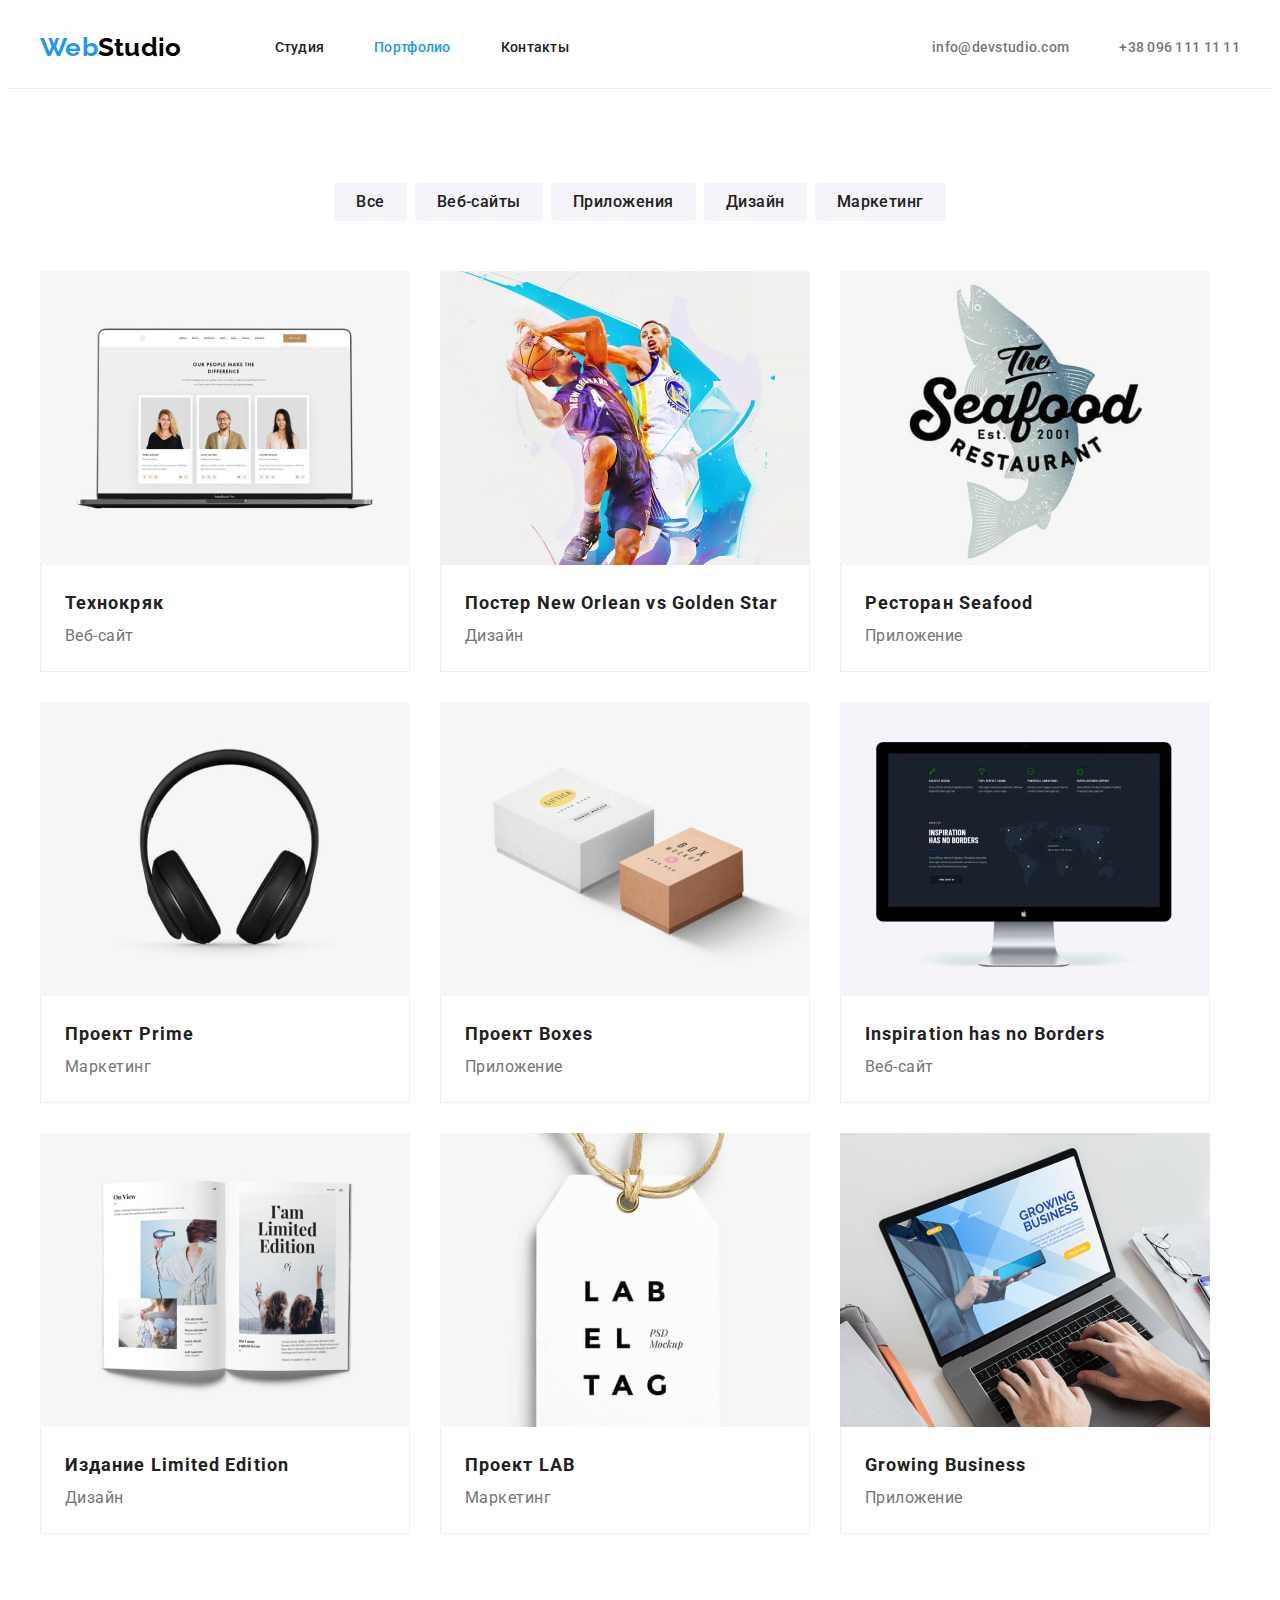
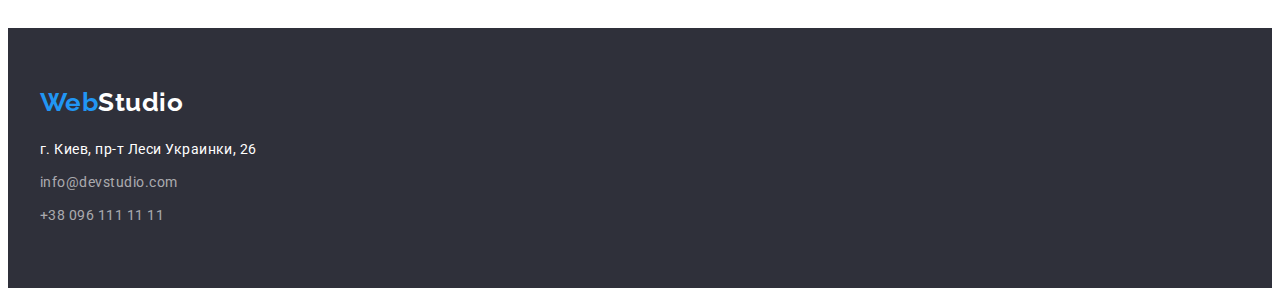
==== portfolio.html @ c3791f67 "Initial commit" ====
<!DOCTYPE html>
<html lang="ru">
<head>
    <meta charset="UTF-8">
    <meta http-equiv="X-UA-Compatible" content="IE=edge">
    <meta name="viewport" content="width=device-width, initial-scale=1.0">
    <title>Портфолио Web Studio</title>
    <link href="https://fonts.googleapis.com/css2?family=Raleway:wght@700&family=Roboto:wght@400;500;700;900&display=swap"
        rel="stylesheet">
    <link rel="stylesheet" href="https://cdnjs.cloudflare.com/ajax/libs/modern-normalize/1.1.0/modern-normalize.min.css"
        integrity="sha512-wpPYUAdjBVSE4KJnH1VR1HeZfpl1ub8YT/NKx4PuQ5NmX2tKuGu6U/JRp5y+Y8XG2tV+wKQpNHVUX03MfMFn9Q=="
        crossorigin="anonymous" referrerpolicy="no-referrer" />
    <link rel="stylesheet" href="./css/styles.css">
    

</head>

<body>

    <!--Верхняя линия-->
    <header class="header">
        <div class="container main-nav">
        <nav class="main-nav">
            <a class="logo" href="./index.html">Web<span class="logoblk">Studio</span></a>

            <ul class="site-nav">
                <li class="item"><a href="./index.html" class="link">Cтудия</a></li>
                <li class="item"><a href="./portfolio.html" class="link current">Портфолио</a></li>
                <li class="item"><a href="" class="link">Контакты</a></li>
            </ul>
        </nav>
        <ul class="auth-nav">
            <li class="item">
                <a href="mailto:info@devstudio.com" class="link">info@devstudio.com</a>
            </li>

            <li class="item"><a href="tel:+380961111111" class="link">+38 096 111 11 11</a></li>
        </ul>
        </div>
    </header>

    <!--Контент-->
    <main>
        <!--Портфолио-->
        <section class="portfolio section">
            <div class="container">
            <h1 class="section-title hidden" >Наши работы</h1><!--скрытый заголовок-->
            <!--Фильтры-->
            <ul class="list-filter">
                <li class="item"><button type="button" class="btn-filter">Все</button></li>
                <li class="item"><button type="button" class="btn-filter">Веб-сайты</button></li>
                <li class="item"><button type="button" class="btn-filter">Приложения</button></li>
                <li class="item"><button type="button" class="btn-filter">Дизайн</button></li>
                <li class="item"><button type="button" class="btn-filter">Маркетинг</button></li>
            </ul>
            <!--Галерея-->
            <ul  class="gallery">
                <li class="items">
                    <a class="gallery-link" href="">
                        <img src="./images/portfolio/img(9).jpg" alt="MacBook Pro серго цвета" width="370" height="294">
                        <div class="gallery-description">
                        <h2 class="gallery-title">Технокряк</h2>
                        <p class="gallery-text">Веб-сайт</p>
                        </div>
                    </a>
                </li>
                <li class="items">
                    <a class="gallery-link" href="">
                        <img src="./images/portfolio/img(1).jpg" alt="Постер игра в баскетбол" width="370" height="294">
                        <div class="gallery-description">
                        <h2 class="gallery-title">Постер New Orlean vs Golden Star</h2>
                        <p class="gallery-text">Дизайн</p>
                        </div>
                     </a>
                </li>
                <li class="items">
                    <a class="gallery-link" href="">
                        <img src="./images/portfolio/img(2).jpg" alt="Логотип ресторана Seafood" width="370" height="294">
                        <div class="gallery-description">
                        <h2 class="gallery-title">Ресторан Seafood</h2>
                        <p class="gallery-text">Приложение</p>
                        </div>
                    </a>
                </li>
                <li class="items">
                    <a class="gallery-link" href="">
                        <img src="./images/portfolio/img(3).jpg" alt="Черные наушники" width="370" height="294">
                        <div class="gallery-description">
                        <h2 class="gallery-title">Проект Prime</h2>
                        <p class="gallery-text">Маркетинг</p>
                        </div>
                    </a>
                </li>
                <li class="items">
                    <a class="gallery-link" href="">
                        <img src="./images/portfolio/img(4).jpg" alt="Две коробки белого и серого цвета" width="370" height="294">
                        <div class="gallery-description">
                        <h2 class="gallery-title">Проект Boxes</h2>
                        <p class="gallery-text">Приложение</p>
                        </div>
                    </a>
                </li>
                <li class="items">
                    <a class="gallery-link" href="">
                        <img src="./images/portfolio/img(5).jpg" alt="Apple iMac" width="370" height="294">
                        <div class="gallery-description">
                        <h2 class="gallery-title">Inspiration has no Borders</h2>
                        <p class="gallery-text">Веб-сайт</p>
                        </div>
                    </a>
                </li>
                <li class="items">
                    <a class="gallery-link" href="">
                        <img src="./images/portfolio/img(6).jpg" alt="Журнал" width="370" height="294">
                        <div class="gallery-description">
                             <h2 class="gallery-title">Издание Limited Edition</h2>
                             <p class="gallery-text">Дизайн</p>
                        </div>
                    </a>
                </li>
                <li class="items">
                    <a class="gallery-link" href="">
                        <img src="./images/portfolio/img(7).jpg" alt="Бирка" width="370" height="294">
                        <div class="gallery-description">
                        <h2 class="gallery-title">Проект LAB</h2>
                        <p class="gallery-text">Маркетинг</p>
                        </div>
                    </a>
                </li>
                    <li class="items">
                         <a class="gallery-link" href="">
                             <img src="./images/portfolio/img(8).jpg" alt="Работа за ноутбуком" width="370" height="294">
                             <div class="gallery-description">
                             <h2 class="gallery-title">Growing Business</h2>
                             <p class="gallery-text">Приложение</p>
                             </div>
                         </a>
                     </li>
            </ul>
        </div>
        </section>
    
    </main>

    <!--Подвал-->
    <footer class="footer">
        <div class="container">
        <a class="logo" href="./index.html">Web<span class="logo-white">Studio</span></a>
        <address class="address">
            <p>г. Киев, пр-т Леси Украинки, 26</p>

            <a href="mailto:info@devstudio.com" class="address-link">info@devstudio.com</a>

            <a href="tel:+380961111111" class="address-link">+38 096 111 11 11</a>
        </address>
        </div>
    </footer>

</body>

</html>
---- css/styles.css ----
:root {
    --primary-text-color:#757575;
    --title-text-color:#212121;
    --accent-color:#2196F3;
}
/* Главная страница */
body {
 background-color: #FFFFFF;
 color: var(--primary-text-color);
 font-family: Roboto, sans-serif;
 letter-spacing: 0.03em;
}

h1,h2,h3,h4,h5,h6,p,ul {
    margin: 0;
    padding: 0;
}

img {
    display: block;
    max-width: 100%;
    height: auto;
}

/* Утилиты */
.site-nav,
.auth-nav {
    list-style: none;
    padding: 0;
    margin: 0;
}
.container {
    width: 1200px;
    padding-left: 15px;
    padding-right: 15px;
    margin-left: auto;
    margin-right: auto;
    /* outline: 2px solid tomato; */
}  
.section {
    padding-top: 94px;
    padding-bottom: 94px;
}
.container .hidden {
    display: none;
}


/* Верхняя линия */

.header {  
 letter-spacing: 0.02em;
 font-weight: 500;
 font-size: 14px;
 line-height: 1.14;

 border-bottom: 1px solid #ECECEC;
}
.header .container {

}

  
.main-nav {
    display: flex;
    align-items: center;
}

.logo {
    margin-right: 93px;
    

    color: var(--accent-color);
    font-family: Raleway, cursive;
    font-weight: 700;
    font-size: 26px;
    line-height: 1.14;
    text-decoration: none;
}
.logoblk {
    color: #000000;
}
.logo-white {
    color: #ffffff;
}

/* Site nav */

.site-nav{
    display: flex;
}
.site-nav .item:not(:last-child) {
    margin-right: 50px;    
}
.site-nav .link {
    display: block;
    padding-top: 32px;
    padding-bottom: 32px;

    color:var(--title-text-color);
    text-decoration: none;  
}
.site-nav .link:hover, 
.site-nav .link:focus {
    color: var(--accent-color);
}

.site-nav .link.current {
    color: var(--accent-color);
}

/* Auth nav */

.auth-nav {
    display: flex;
    margin-left: auto;
}
.auth-nav .item:not(:last-child){
    margin-right: 50px;
}

.auth-nav .link {
    color:var(--primary-text-color);
    text-decoration: none;
}
.auth-nav .link:hover,
.auth-nav .link:focus{
    color: var(--accent-color);
}


/* Main */
/* Hero */

.hero {
    background-color: #2F303A;
    text-align: center;
    
    padding-top: 200px;
    padding-bottom: 200px;
 
}



.hero-title {
    margin: auto;
    width: 696px;
    text-align: center;
    margin-top: 0;
    margin-bottom: 30px;
    color: #FFFFFF;
       

    font-weight: 900;
    font-size: 44px;
    line-height: 1.36;
    letter-spacing: 0.06em;
    text-transform: uppercase;
    

}

/* Button */
.button {
    font-family: 'Roboto',sans-serif;
    color: #ffffff;
    background-color:var(--accent-color);
    font-weight: 700;
    font-size: 16px;
    line-height: 1.9;
    /* display: flex; */
    align-items: center;
    text-align: center;
    letter-spacing: 0.06em;
    cursor: pointer;

    border-radius: 4px;
    border: transparent;
    padding: 10px 32px;
    min-width: 200px;
    min-height: 50px;
    
}

.button:hover {
    background-color: #188CE8;
}
/* .button.primary{
   .button.secondary{  */

/* Section feature (Особености)*/

.section-feature {
    padding-bottom: 0;
}


.feature-list{
    list-style: none;
    display: flex;    
}

.feature-list .item {
    margin-right: 30px;
}
.feature-list .item:nth-child(4n){
    margin-right: 0;
}
.section-title {
    color: var(--title-text-color);
    font-weight: 700;
    font-size: 36px;
    line-height: 1.17;
    text-align: center;

    margin-top: 0px;
    margin-bottom: 50px;
}
.feature-list .title {
    color: var(--title-text-color);
    font-weight: 700;
    font-size: 14px;
    line-height: 1.4;
    text-transform: uppercase;

    margin-bottom: 10px;
    
}
.feature-text {
    font-size: 14px;
    line-height: 1.71;
    width: 270px; 
}

/* Work (Чем мы занимаемся) */

.section-work {

   
}
.work-list {
    display: flex;
    margin-bottom: 0;
    list-style: none;
}
.work-list .item {
   margin-right: 30px;  
}
.work-list .item:nth-child(3n){
    margin-right: 0px;
}
.work-list .images {
    display: block;
    height: auto;
    max-width: 100%;
}

/* Team (Наша команда) */

.section-team {
    background-color: #F5F4FA;
    
}
.team-list{
    list-style: none;
    display: flex;
}
.team-list .item {
    
    margin-right: 30px;
    background-color: #ffffff;
    filter: drop-shadow(0px 4px 4px rgba(0, 0, 0, 0.25));
}
.team-list .item:nth-child(4n){
    margin-right: 0;
}
.team-description {
    padding-top: 30px;
    padding-bottom: 30px;
    
}
.team-list .imeges {
    
}
.team-name {
    /* padding-top: 30px;
    padding-bottom: 10px; */

    color: var(--title-text-color);
    font-weight: 500;
    font-size: 16px;
    line-height: 1.19;

    text-align: center;
    padding-bottom: 10px;

}
.team-text {
    font-size: 16px;
    line-height: 1.19;
    text-align: center;

    /* padding-bottom: 30px; */
}
/* Footer */

.footer {
    padding-top: 60px;
    padding-bottom: 60px;

    background-color: #2F303A;   
}
.footer .logo {
    display: block;
    padding-bottom: 20px;
}
/* Address */

.address-link {
    color:rgba(255, 255, 255, 0.6);
    text-decoration: none;
    display: block; 
    margin-top: 9px;  
}

.address {
    color: #ffffff;
    font-family: Roboto , sans-serif;
    font-style: normal;
    font-weight: 400;
    font-size: 14px;
    line-height: 1.71;

    display: block;    
}

.address-link:hover,
.address-link:focus{
   color: var(--accent-color); 
}

/* Портфолио */

/* Button */

.list-filter { 
    display: flex;
    margin-bottom: 50px;

    align-items: center;
    justify-content: center;
    list-style: none;

    
}
.list-filter .item {
    margin-right: 8px;
    
}
.list-filter .item:nth-child(5n){
    margin-right: 0;
}
.btn-filter {
    font-family: Roboto ,sans-serif;
    color: var(--title-text-color);
    background-color: #F5F4FA;
    font-weight: 500;
    font-size: 16px;
    line-height: 1.62;
    text-align: center;
    letter-spacing: 0.03em;
    list-style: none;
    cursor: pointer;
    

    border-radius: 4px;
    border: none;
    padding: 6px 22px;
    
}
.btn-filter:hover,
.btn-filter:focus {
    color: #ffffff;
    background-color:var(--accent-color);
}
/* Gallery (Галерея) */


.gallery {
    display: flex;
    flex-wrap: wrap;
    list-style: none;    
}
.gallery .items {
    width: 370px;
    margin-right: 30px;
    margin-bottom: 30px;
    
    display: block;        
}
.gallery .items:hover {
    box-shadow: 0px 4px 4px rgba(0, 0, 0, 0.25);
}

.items .gallery-link{
    display: block;
      
}
.gallery .items:nth-child(3n){
    margin-right: 0;
}
.gallery .items:nth-last-child(-n + 3){
    margin-bottom: 0;
}
.gallery-link {
    text-decoration: none;        
}
.gallery-title {

    color: var(--title-text-color);
    font-weight: 700;
    font-size: 18px;
    line-height: 2;
    letter-spacing: 0.06em;
    
}
.gallery-text {
    color: var(--primary-text-color);
    font-size: 16px;
    line-height: 1.88;   
}
  

.gallery-description {

    padding: 20px 24px;
    border: 1px solid #EEEEEE;;
    border-top: none;    
}
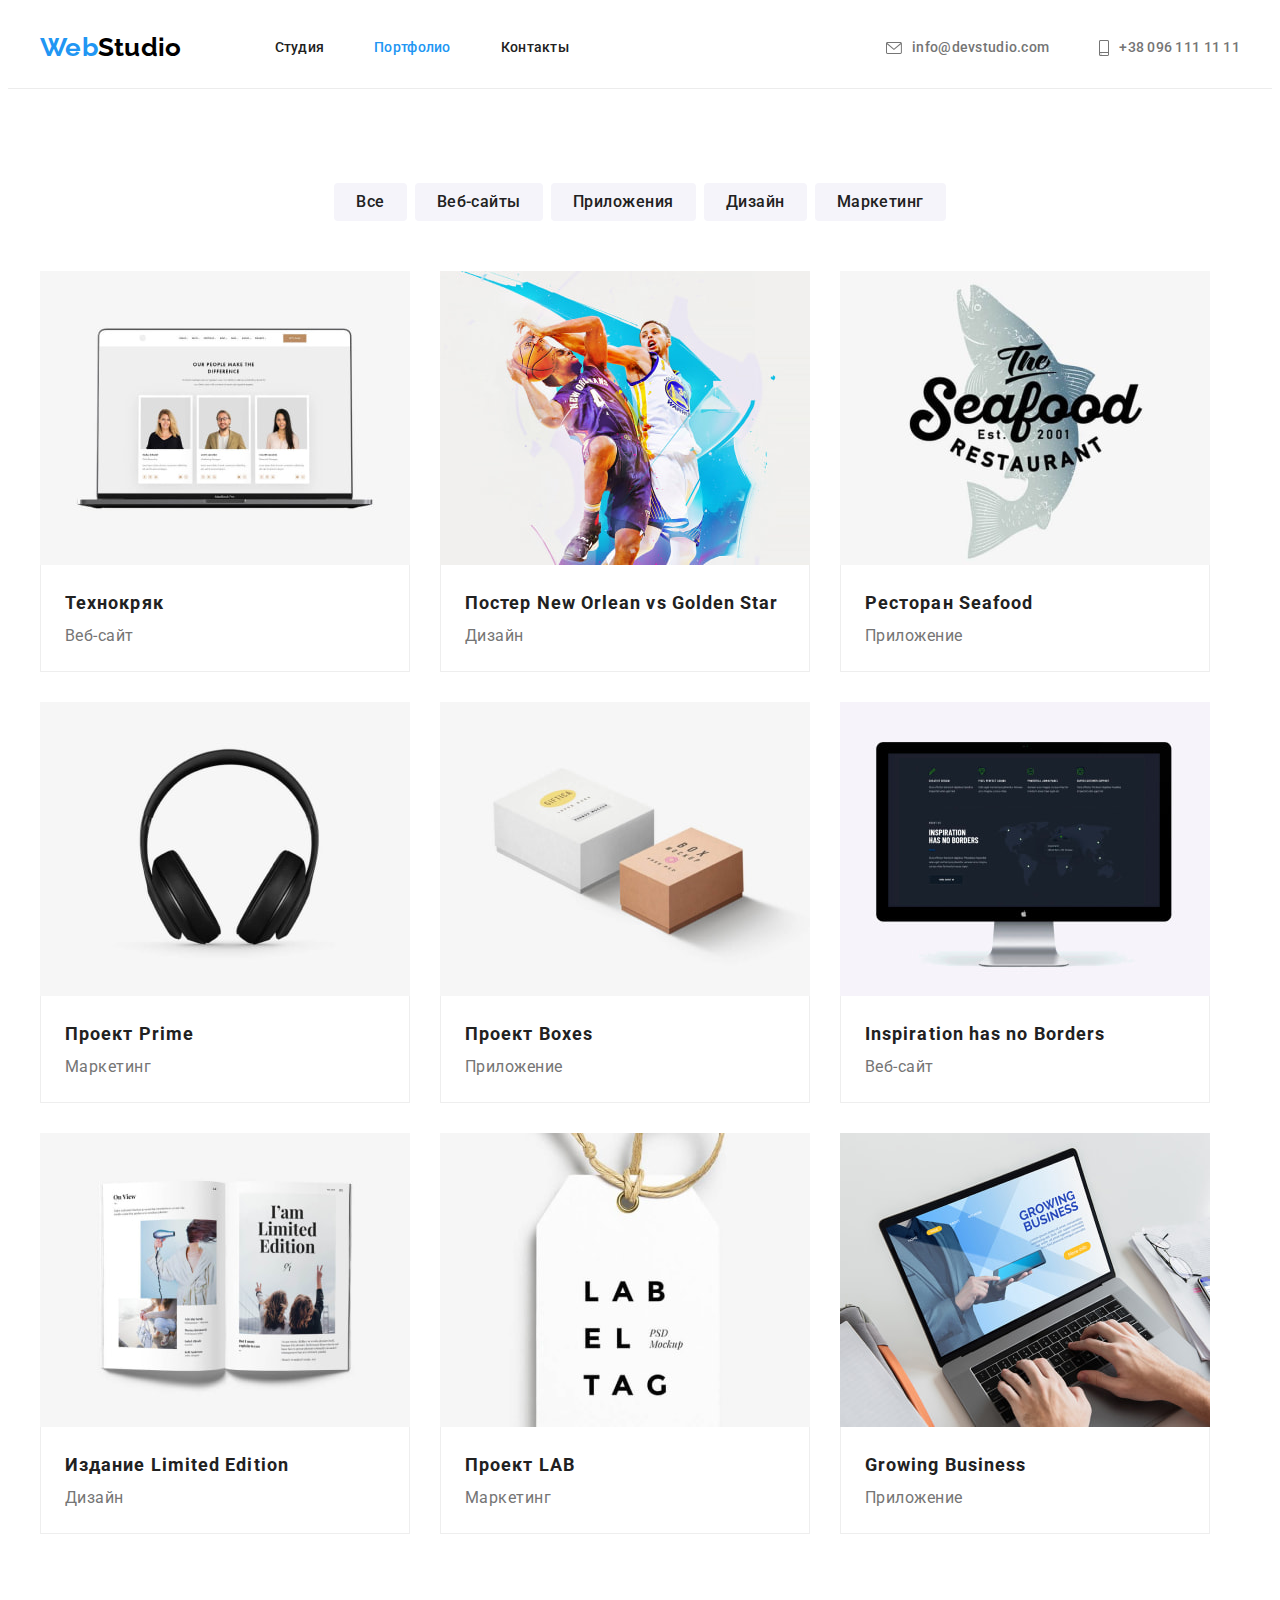
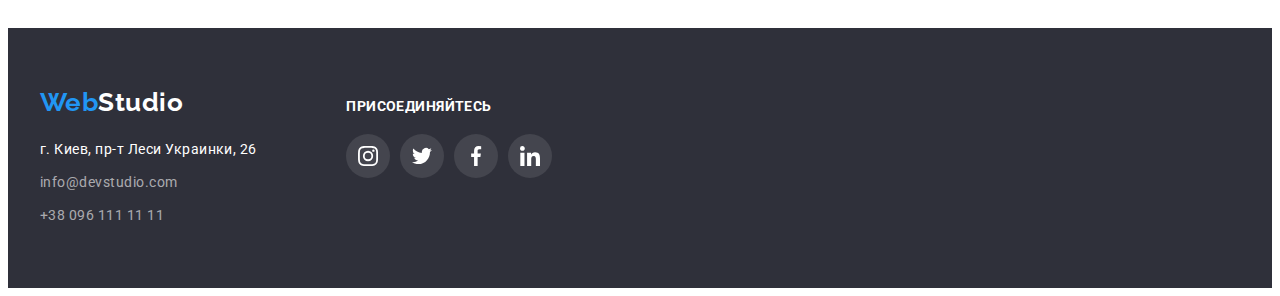
==== commit 96acafd4: "Добавляет  иконки  соцсетей" ====
--- a/portfolio.html
+++ b/portfolio.html
@@ -31,10 +31,17 @@
         </nav>
         <ul class="auth-nav">
             <li class="item">
-                <a href="mailto:info@devstudio.com" class="link">info@devstudio.com</a>
+                <a href="mailto:info@devstudio.com" class="link">
+                    <svg class="auth-nav-icon" width="16" height="12">
+                        <use href="./images/sprite.svg#envelope"></use>
+                    </svg> info@devstudio.com</a>
             </li>
 
-            <li class="item"><a href="tel:+380961111111" class="link">+38 096 111 11 11</a></li>
+            <li class="item"><a href="tel:+380961111111" class="link">
+                <svg class="auth-nav-icon" width="10" height="16">
+                    <use href="./images/sprite.svg#smartphone"></use>
+                </svg> +38 096 111 11 11</a>
+            </li>
         </ul>
         </div>
     </header>
@@ -145,14 +152,50 @@
     <!--Подвал-->
     <footer class="footer">
         <div class="container">
-        <a class="logo" href="./index.html">Web<span class="logo-white">Studio</span></a>
-        <address class="address">
-            <p>г. Киев, пр-т Леси Украинки, 26</p>
-
-            <a href="mailto:info@devstudio.com" class="address-link">info@devstudio.com</a>
-
-            <a href="tel:+380961111111" class="address-link">+38 096 111 11 11</a>
-        </address>
+            <div class="footer-address">
+                <a class="logo" href="./index.html">Web<span class="logo-white">Studio</span></a>
+                <address class="address">
+        
+                    <p>г. Киев, пр-т Леси Украинки, 26</p>
+        
+                    <a href="mailto:info@devstudio.com" class="address-link">info@devstudio.com</a>
+        
+                    <a href="tel:+380961111111" class="address-link">+38 096 111 11 11</a>
+                </address>
+            </div>
+            <div class="footer-join">
+                <h3 class="join-title">присоединяйтесь</h3>
+                <ul class="join-list">
+                    <li class="join-item">
+                        <a class="socials-link" href="" target="_blank" rel="noopener noreferrer" aria-label="иконка Instagram">
+                            <svg class="socials-icon" width="20" height="20">
+                                <use href="./images/sprite.svg#instagram"></use>
+                            </svg>
+                        </a>
+                    </li>
+                    <li class="join-item">
+                        <a class="socials-link" href="" target="_blank" rel="noopener noreferrer" aria-label="иконка Twitter">
+                            <svg class="socials-icon" width="20" height="20">
+                                <use href="./images/sprite.svg#twitter"></use>
+                            </svg>
+                        </a>
+                    </li>
+                    <li class="join-item">
+                        <a class="socials-link" href="" target="_blank" rel="noopener noreferrer" aria-label="иконка Facebook">
+                            <svg class="socials-icon" width="20" height="20">
+                                <use href="./images/sprite.svg#facebook"></use>
+                            </svg>
+                        </a>
+                    </li>
+                    <li class="join-item">
+                        <a class="socials-link" href="" target="_blank" rel="noopener noreferrer" aria-label="иконка Linkedin">
+                            <svg class="socials-icon" width="20" height="20">
+                                <use href="./images/sprite.svg#linkedin"></use>
+                            </svg>
+                        </a>
+                    </li>
+                </ul>
+            </div>
         </div>
     </footer>
 
--- a/css/styles.css
+++ b/css/styles.css
@@ -114,12 +114,17 @@
 .auth-nav {
     display: flex;
     margin-left: auto;
+    align-items: center;
+    justify-content: center;
 }
 .auth-nav .item:not(:last-child){
     margin-right: 50px;
 }
 
 .auth-nav .link {
+    display:flex;
+    align-items: center;
+    justify-content: center;
     color:var(--primary-text-color);
     text-decoration: none;
 }
@@ -127,9 +132,14 @@
 .auth-nav .link:focus{
     color: var(--accent-color);
 }
+.auth-nav-icon {
+    margin-right: 10px;
+    fill: currentColor;
+}
 
 
 /* Main */
+
 /* Hero */
 
 .hero {
@@ -137,8 +147,7 @@
     text-align: center;
     
     padding-top: 200px;
-    padding-bottom: 200px;
- 
+    padding-bottom: 200px; 
 }
 
 
@@ -151,7 +160,6 @@
     margin-bottom: 30px;
     color: #FFFFFF;
        
-
     font-weight: 900;
     font-size: 44px;
     line-height: 1.36;
@@ -169,7 +177,6 @@
     font-weight: 700;
     font-size: 16px;
     line-height: 1.9;
-    /* display: flex; */
     align-items: center;
     text-align: center;
     letter-spacing: 0.06em;
@@ -179,8 +186,7 @@
     border: transparent;
     padding: 10px 32px;
     min-width: 200px;
-    min-height: 50px;
-    
+    min-height: 50px;   
 }
 
 .button:hover {
@@ -189,24 +195,78 @@
 /* .button.primary{
    .button.secondary{  */
 
+.overlay{
+    max-width: 1600px;
+    height: 600px;
+    margin-left: auto;
+    margin-right: auto;
+    background-image:linear-gradient(
+        to right,
+        rgba(47, 48, 58, 0.4),
+        rgba(47, 48, 58, 0.4)
+    ),   
+    url("../images/hero/Img\ \(1\).jpg");
+
+    background-size:cover;
+    background-repeat: no-repeat;
+    background-position: center;
+}    
+
 /* Section feature (Особености)*/
 
 .section-feature {
     padding-bottom: 0;
 }
-
-
 .feature-list{
     list-style: none;
     display: flex;    
 }
-
 .feature-list .item {
     margin-right: 30px;
 }
 .feature-list .item:nth-child(4n){
     margin-right: 0;
 }
+.feature-icon-blok{
+    display: flex;
+    height: 120px;
+    background: #F5F4FA;
+    border-radius: 4px;
+
+    margin-bottom: 30px;
+    align-items: center;
+    justify-content: center;
+    /* background-repeat: no-repeat;
+    background-position: center; */
+}
+/* .feature-icon {
+    background-repeat: no-repeat;
+    background-position: center;
+} */
+/* .feature-list .item::before {
+    display:block;
+    content: "";
+    
+    height: 120px;
+    background: #F5F4FA;
+    border-radius: 4px;
+    
+    margin-bottom: 30px;
+    background-repeat: no-repeat;
+    background-position: center;
+}
+.feature-list .icon-antenna::before {
+    background-image: url("../images/icons/antenna.png");
+}
+.feature-list .icon-clock::before {
+    background-image: url("../images/icons/clock.png");
+}
+.feature-list .icon-diagram::before{
+    background-image: url("../images/icons/diagram.png");
+}
+.feature-list .icon-astronaut::before {
+    background-image: url("../images/icons/astronaut.png");
+} */
 .section-title {
     color: var(--title-text-color);
     font-weight: 700;
@@ -265,11 +325,14 @@
 .team-list{
     list-style: none;
     display: flex;
+    
+
 }
 .team-list .item {
     
     margin-right: 30px;
     background-color: #ffffff;
+    border-radius: 0px 0px 4px 4px;
     filter: drop-shadow(0px 4px 4px rgba(0, 0, 0, 0.25));
 }
 .team-list .item:nth-child(4n){
@@ -300,12 +363,97 @@
     font-size: 16px;
     line-height: 1.19;
     text-align: center;
-
-    /* padding-bottom: 30px; */
-}
+    margin-bottom: 16px;
+}
+/* Sociala icons */
+.socials-list {
+    list-style: none;
+    display: flex;
+    justify-content: center;
+    align-items: center;
+}
+.socials-link {
+    display:flex;
+    align-items: center;
+    justify-content: center;
+    width: 44px;
+    height: 44px;
+
+    background-color: #ffffff;
+
+    border-radius: 50%;
+}
+
+.socials-item:not(:last-child) {
+    margin-right: 10px;
+}
+.socials-icon {
+    fill: #AFB1B8;
+}
+.socials-link:hover .socials-icon,
+.socials-link:focus .socials-icon {
+   fill: #ffffff;   
+}
+.socials-link:hover,
+.socials-link:focus {
+    background-color: #2196F3;
+}
+
+/* .auth-nav .link:hover,
+.auth-nav .link:focus {
+    color: var(--accent-color);
+}
+
+.auth-nav-icon {
+    margin-right: 10px;
+    fill: currentColor;
+} */
+
+/* Clients */
+
+
+.clients-list {
+   list-style: none;
+
+   display:flex;
+   align-items: center;
+   justify-content: center;
+ }
+ .clients-item:not(:last-child) {
+     margin-right: 30px;
+ }
+
+.clients-link {
+    display:flex;
+    justify-content: center;
+    align-items: center;
+
+    width: 170px;
+    height: 92px;
+    
+    
+    border: 1px solid #AFB1B8;
+    border-radius: 4px
+}
+.clients-link:hover,
+.clients-link:focus {
+    border-color:#2196F3 ;
+}
+.clients-icon {
+    fill: #AFB1B8;
+}
+.clients-link:hover .clients-icon,
+.clients-link:focus .clients-icon {
+    fill: #2196F3;
+}
+
+
+
 /* Footer */
 
 .footer {
+    display:block;
+
     padding-top: 60px;
     padding-bottom: 60px;
 
@@ -315,15 +463,21 @@
     display: block;
     padding-bottom: 20px;
 }
+.footer .container {
+    display: flex;
+    align-items: baseline;
+}
+
 /* Address */
-
+.footer-address {
+    margin-right: 70px;
+}
 .address-link {
     color:rgba(255, 255, 255, 0.6);
     text-decoration: none;
     display: block; 
     margin-top: 9px;  
 }
-
 .address {
     color: #ffffff;
     font-family: Roboto , sans-serif;
@@ -331,13 +485,51 @@
     font-weight: 400;
     font-size: 14px;
     line-height: 1.71;
-
+    
     display: block;    
 }
 
 .address-link:hover,
 .address-link:focus{
    color: var(--accent-color); 
+}
+
+/* Join */
+
+.footer-join {
+
+}
+.join-title {
+    font-weight: 700;
+    font-size: 14px;
+    line-height: 16px;
+    letter-spacing: 0.03em;
+    text-transform: uppercase;
+    margin-bottom: 20px;
+
+    color: #FFFFFF;
+}
+
+.join-list {
+    list-style: none;
+    
+    
+    display: flex;
+    align-items: center;
+    justify-content:normal;
+}
+.join-item:not(:last-child) {
+    margin-right: 10px;      
+}
+.footer .socials-icon {
+fill:#ffffff;
+}
+.footer .socials-link {
+    background-color: #44454E;
+}
+.footer .socials-link:hover,
+.footer .socials-link:focus {
+    background-color: #2196F3;
 }
 
 /* Портфолио */
@@ -383,7 +575,9 @@
 .btn-filter:focus {
     color: #ffffff;
     background-color:var(--accent-color);
-}
+    box-shadow: 0px 3px 1px rgba(0, 0, 0, 0.1), 0px 1px 2px rgba(0, 0, 0, 0.08), 0px 2px 2px rgba(0, 0, 0, 0.12);
+}
+
 /* Gallery (Галерея) */
 
 
